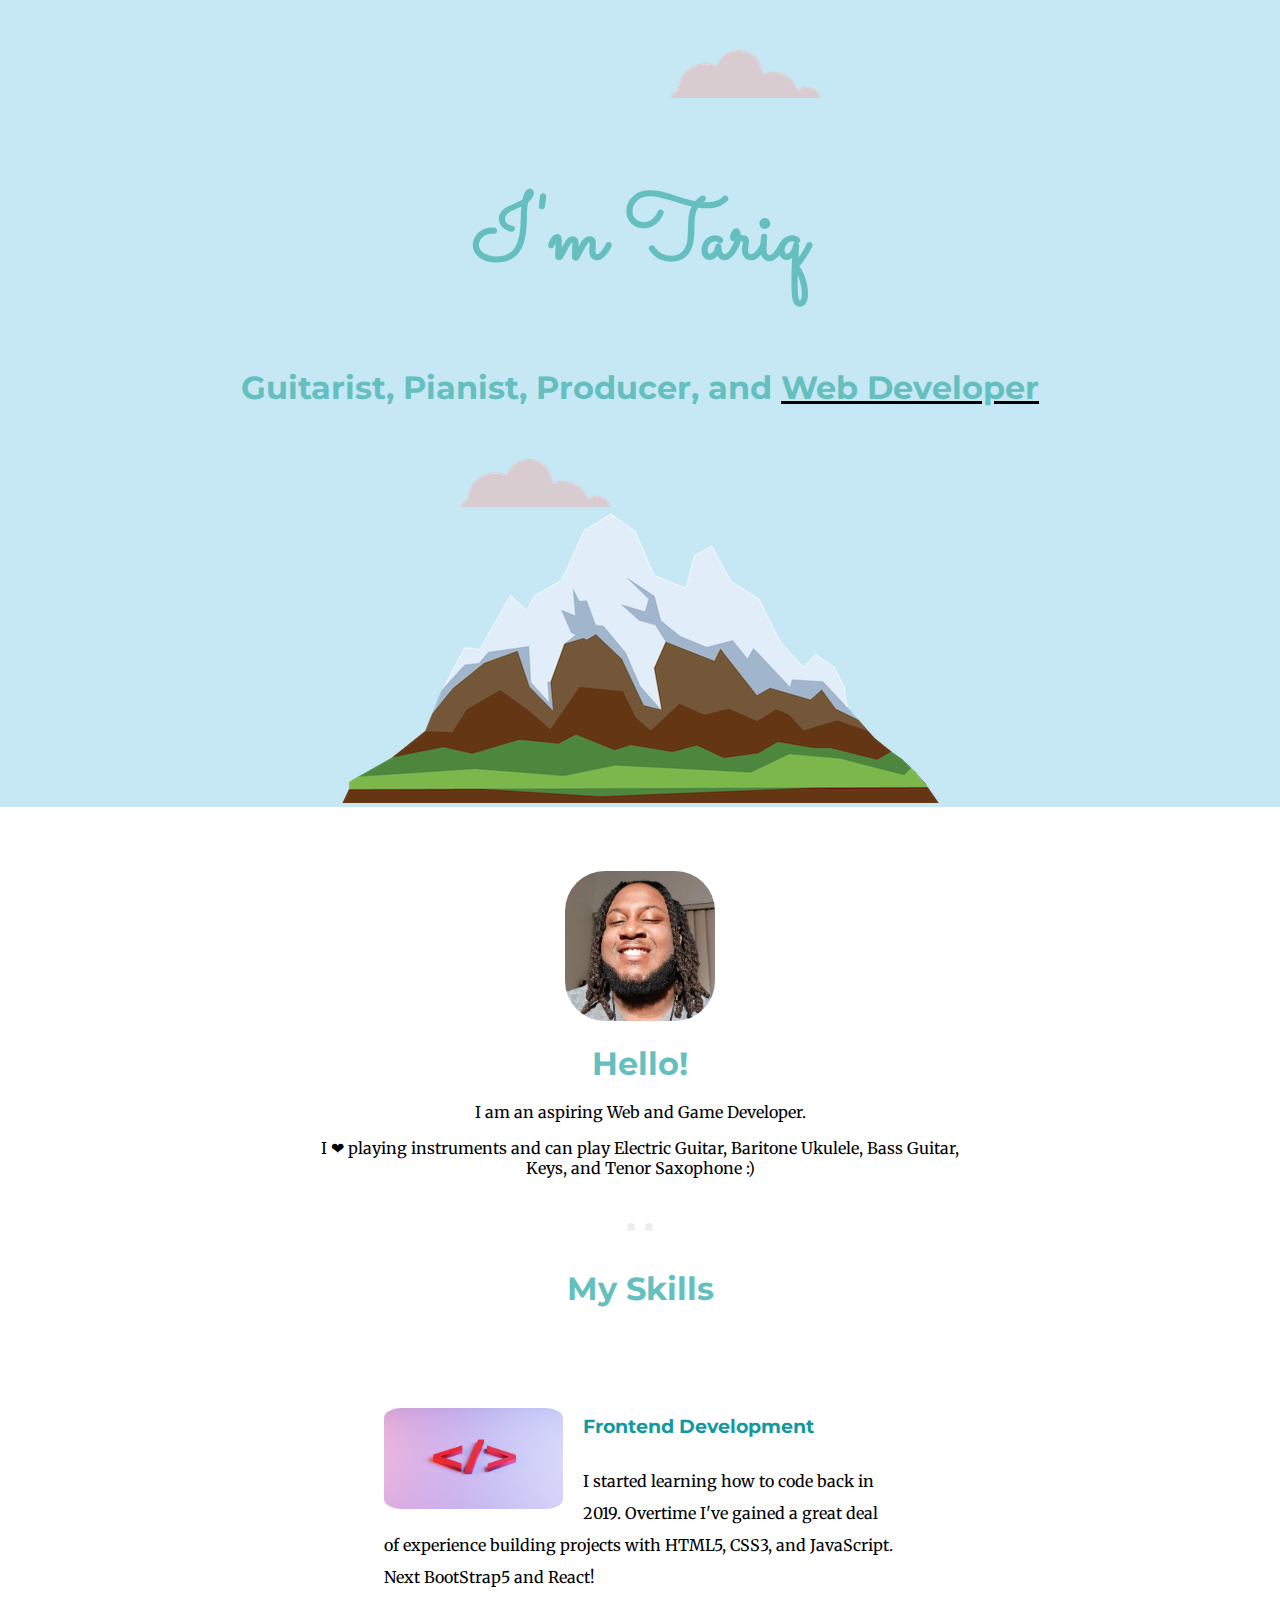
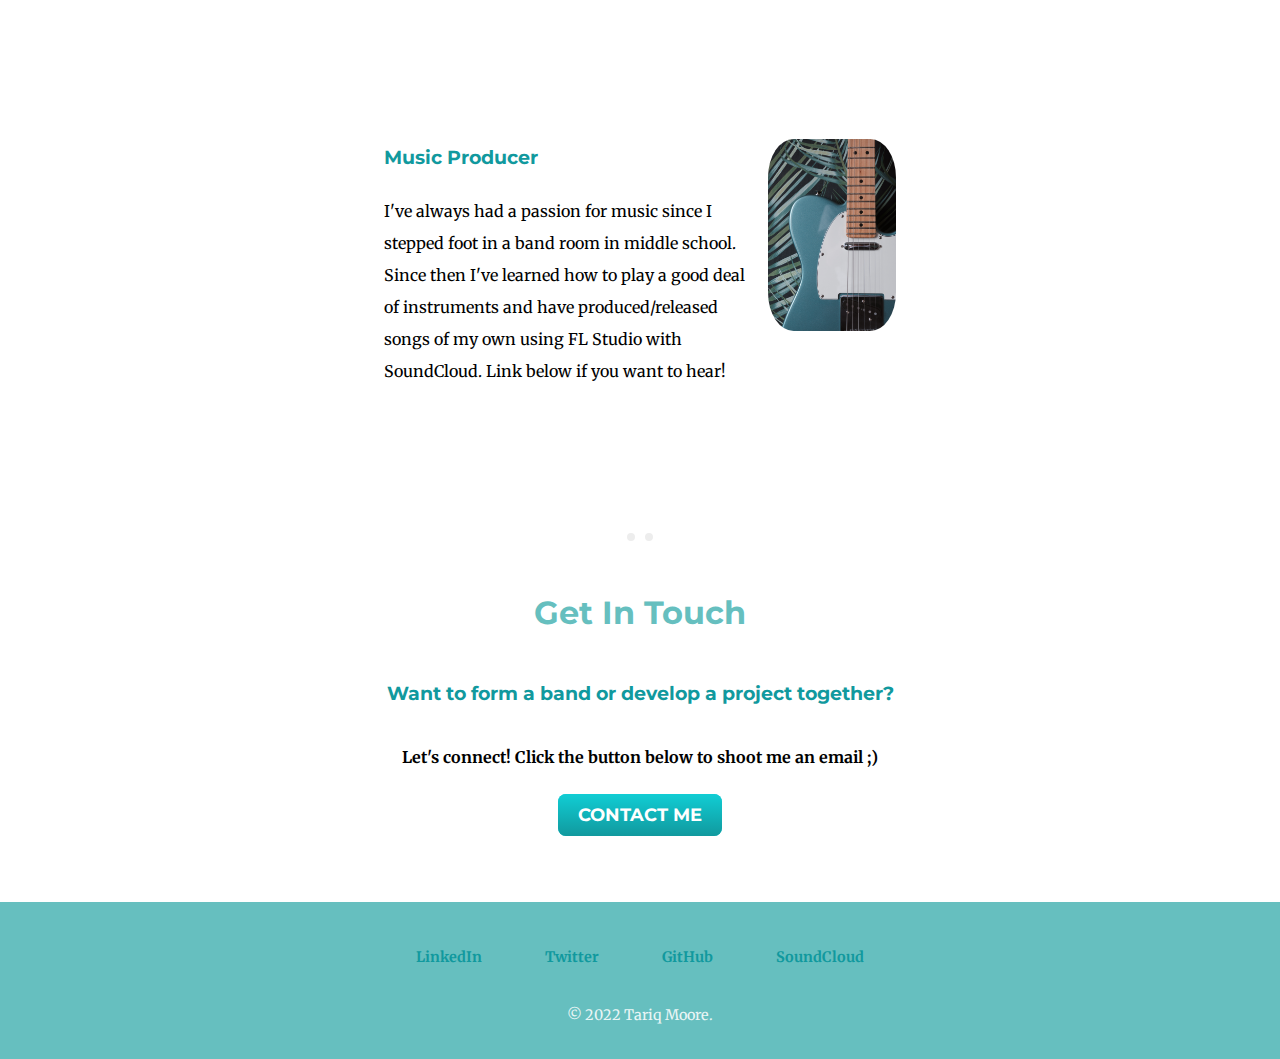
==== index.html @ af8d06cc "Added files for personal site" ====
<!DOCTYPE html>
<html lang="us-en" dir="ltr">
<head>
    <meta charset="UTF-8">
    <meta http-equiv="X-UA-Compatible" content="IE=edge">
    <meta name="description" content="Tariq's Portfolio">
    <meta name="Author" content="Tariq Moore">
    <meta name="viewport" content="width=device-width, initial-scale=1.0">
    <meta>
    <title>Tariq | Home</title>
    <link rel="stylesheet" href="css/styles.css">
    <link rel="icon" href="favicon.ico">
    <link rel="preconnect" href="https://fonts.googleapis.com">
<link rel="preconnect" href="https://fonts.gstatic.com" crossorigin>
<link href="https://fonts.googleapis.com/css2?family=Merriweather&family=Montserrat&family=Sacramento&display=swap" rel="stylesheet">
</head>
<body>
    <div class="top-container">
        <img class="top-cloud" src="images/cloud.png" alt="cloud-img">
        <h1>I'm Tariq</h1>
        <h2>Guitarist, Pianist, Producer, and <span class="engineer">Web Developer</span></h2>
        <img class="bottom-cloud" src="images/cloud.png" alt="cloud-img">
        <img src="images/mountain.png" alt="mountain-img">
    </div>
    <div class="middle-container">
        <div class="profile">
          <img id="profile-pic"src="images/Mev2.jpg" alt="img of me smiling">
          <h2>Hello!</h2>
          <p>I am an aspiring Web and Game Developer.</p>
          <p> I ❤ playing instruments and can play Electric Guitar, Baritone Ukulele, Bass Guitar, Keys, and Tenor Saxophone :)</p>
        </div>
        <hr>
        <div class="skills">
          <h2>My Skills</h2>
          <div class="skill-row">
            <img class="computer-img" src="images/jackson-sophat-unsplash.jpg" alt="HTML-Closing-Tag">
            <h3>Frontend Development</h3>
            <p>I started learning how to code back in 2019. Overtime I've gained a great deal of experience building projects with HTML5, CSS3, and JavaScript. Next BootStrap5 and React!</p>
          </div>
          <div class="skill-row">
            <img class="computer-img-two" src="images/krzysztof-hepner-ZIGI-0Br8Bg-unsplash.jpg" alt="computer">
            <h3>Music Producer</h3>
            <p>I've always had a passion for music since I stepped foot in a band room in middle school. Since then I've learned how to play a good deal of instruments and have produced/released songs of my own using FL Studio with SoundCloud. Link below if you want to hear!</p>
          </div>
        </div>
        <hr>
        <div class="contact-me">
          <h2>Get In Touch</h2>
          <h3>Want to form a band or develop a project together?</h3>
          <p>Let's connect! Click the button below to shoot me an email ;)</p>
          <a class="btn" href="mailto:tariqmoor3@gmail.com">CONTACT ME</a>
        </div>
      </div>
      
</body>
<footer>
  <div class="bottom-container">
    <a class="footer-link" href="https://www.linkedin.com/in/tariq-moore/" target="_blank">LinkedIn</a>
    <a class="footer-link" href="https://twitter.com/kazzakus" target="_blank">Twitter</a>
    <a class="footer-link" href="https://github.com/KiddKazz/" target="_blank">GitHub</a>
    <a class="footer-link" href="https://soundcloud.com/user-175810530?utm_source=clipboard&utm_medium=text&utm_campaign=social_sharing" target="_blank">SoundCloud</a>
    <p class="copyright">© 2022 Tariq Moore.</p>
  </div>
</footer>
</html>
---- css/styles.css ----
a{
    color: #11999E;
}

body {
    margin: 0;
    text-align: center;
    font-family: Merriweather, sans-serif;
}

div{
    display: block;
}

h1 {
    margin: 50px auto 0 auto;
    font-family: 'Sacramento', cursive;
    font-size: 5.625em; 
    color: #66BFBF;
    line-height: 2;
}

h2{
    font-family: 'Montserrat', sans-serif;
    font-size: 2rem;
    color: #66BFBF;
    font-weight: bold;
    margin-top: 3%;
    margin-bottom: 3%;
}

h3{
    font-family: 'Montserrat', sans-serif;
    color: #11999E;
    font-weight: bold;
}

hr{
    color: #ededed;
    width: 20px;
    border-style: none;
    border-top-style: dotted;
    height: 0px;
    width: 4%;
    border-width: 8px;
    margin: 5% auto 5% auto;
}

footer {
    background-color: #66BFBF;
}
/*Class Selectors*/
.copyright{
    color:#EAF6F6;
}
.top-container{
    background-color: rgb(197, 232, 244);
    padding-top: 100px;
    position: relative;
    
}
.middle-container {
  margin: 5% auto 5% auto;
  width: 50%;
}

.bottom-container {
    background-color: #66BFBF;
    color: #11999E;
    padding: 20px;
    font-size: 0.9rem;
}
.footer-link {
    text-decoration: none;
    font-weight: bold;
    line-height: 70px;
    padding: 30px;
}
.profile{
    margin-bottom: 7%;
}
.skills{
    margin-top: 6%;
}
.skill-row{
    width: 80%;
    height: 30%;
    margin: 100px auto 100px auto;
    padding-bottom: 30px;
    text-align: left;
    line-height:2;
}
.contact-me{
    margin: 5% 5% 0% 5%;
    line-height: 2.5;
    font-weight: bold;
}


.computer-img{
    width: 35%;
    float: left;
    border-radius: 10%;
    margin-right: 20px;
}
.computer-img-two{
    float:right;
    width: 25%;
    border-radius: 20%;
    margin-left: 20px;
}
.top-cloud {
    position: absolute;
    right: 460px;
    top: 50px;
}

.bottom-cloud {
    position: absolute;
    left: 460px;
    bottom: 300px;
}
.engineer {
    text-decoration: black underline;
    font-weight: bold;
}
.btn {
    background: #11cdd4;
    background-image: -webkit-linear-gradient(top, #11cdd4, #11999e);
    background-image: -moz-linear-gradient(top, #11cdd4, #11999e);
    background-image: -ms-linear-gradient(top, #11cdd4, #11999e);
    background-image: -o-linear-gradient(top, #11cdd4, #11999e);
    background-image: linear-gradient(to bottom, #11cdd4, #11999e);
    -webkit-border-radius: 8;
    -moz-border-radius: 8;
    border-radius: 8px;
    font-family: 'Montserrat', sans-serif;
    color: #ffffff;
    font-size: 18px;
    padding: 10px 20px 10px 20px;
    margin: 50px;
    text-decoration: none;
  }
  
  .btn:hover {
    background: #30e3cb;
    background-image: -webkit-linear-gradient(top, #30e3cb, #2bc4ad);
    background-image: -moz-linear-gradient(top, #30e3cb, #2bc4ad);
    background-image: -ms-linear-gradient(top, #30e3cb, #2bc4ad);
    background-image: -o-linear-gradient(top, #30e3cb, #2bc4ad);
    background-image: linear-gradient(to bottom, #30e3cb, #2bc4ad);
    text-decoration: none;
  }
/* ID Selectors */
#profile-pic {
    height: 150px;
    width: 150px;
    border-radius: 40px;
}
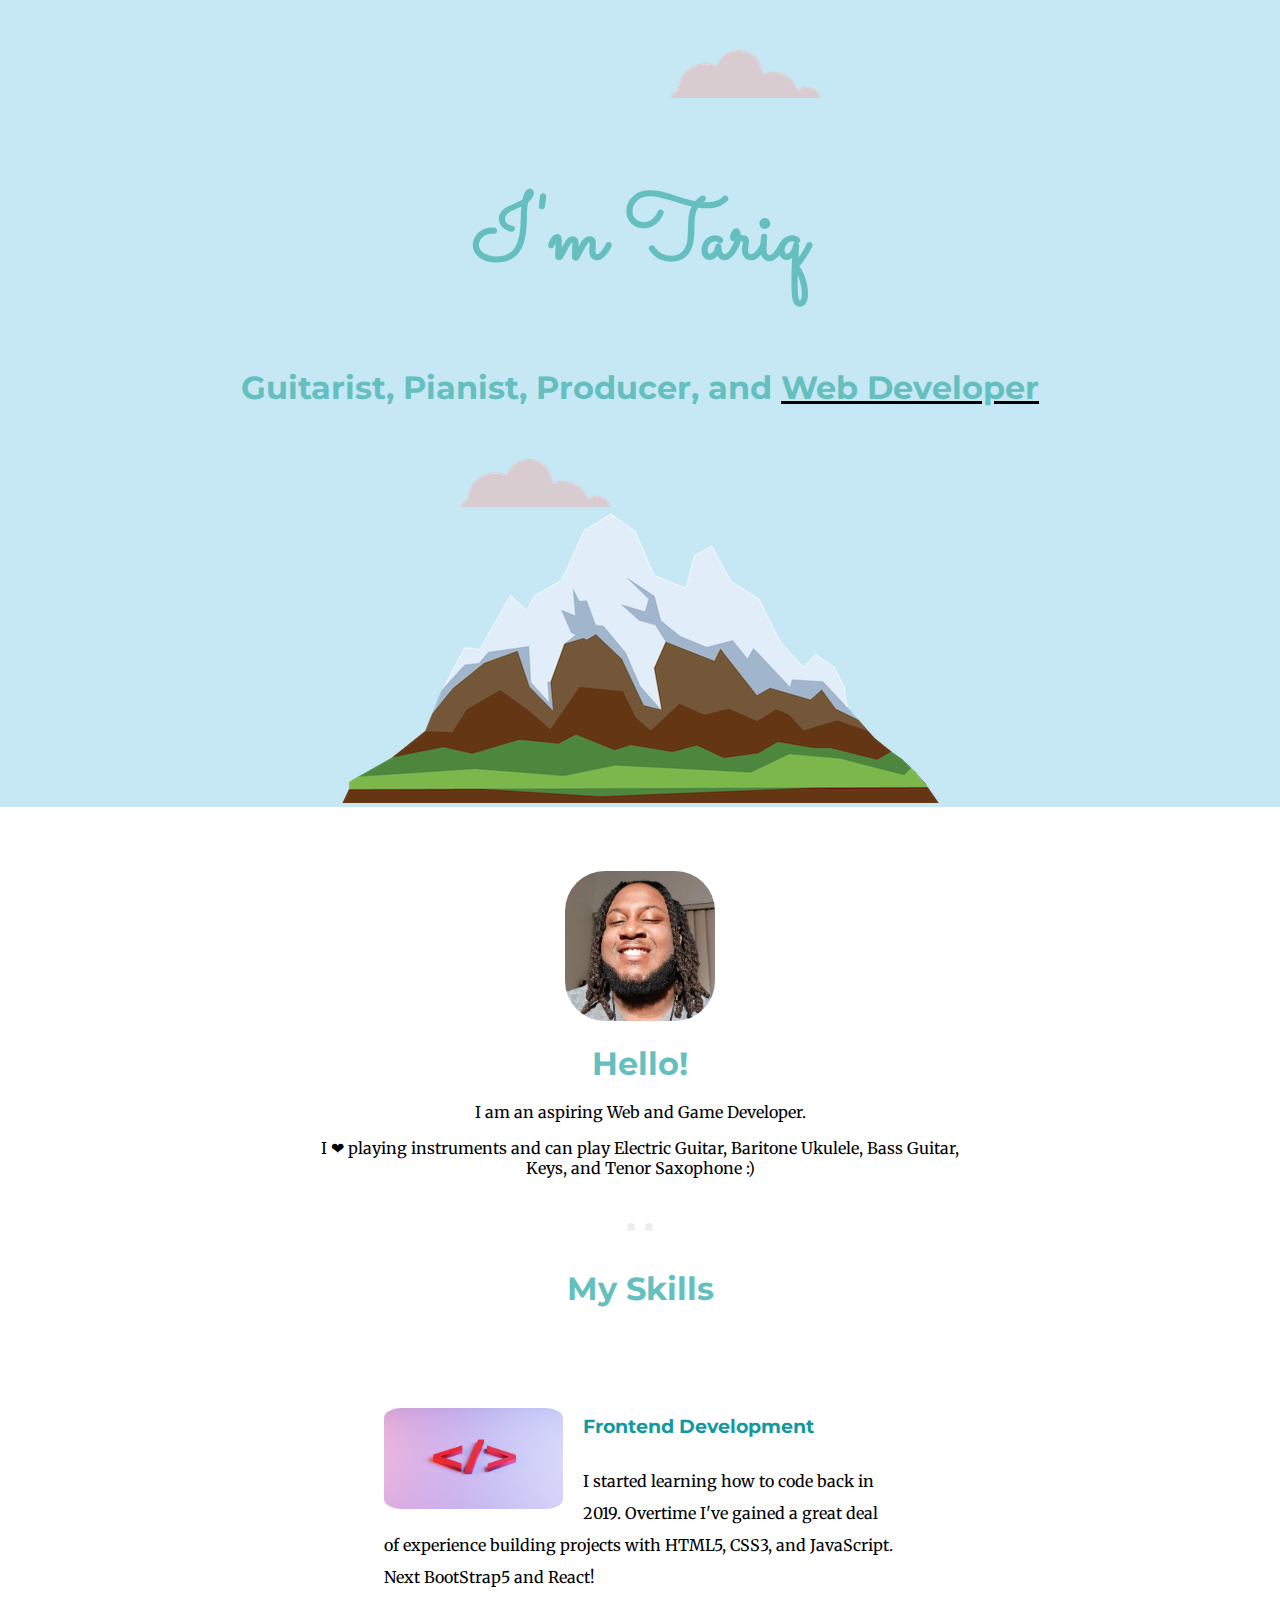
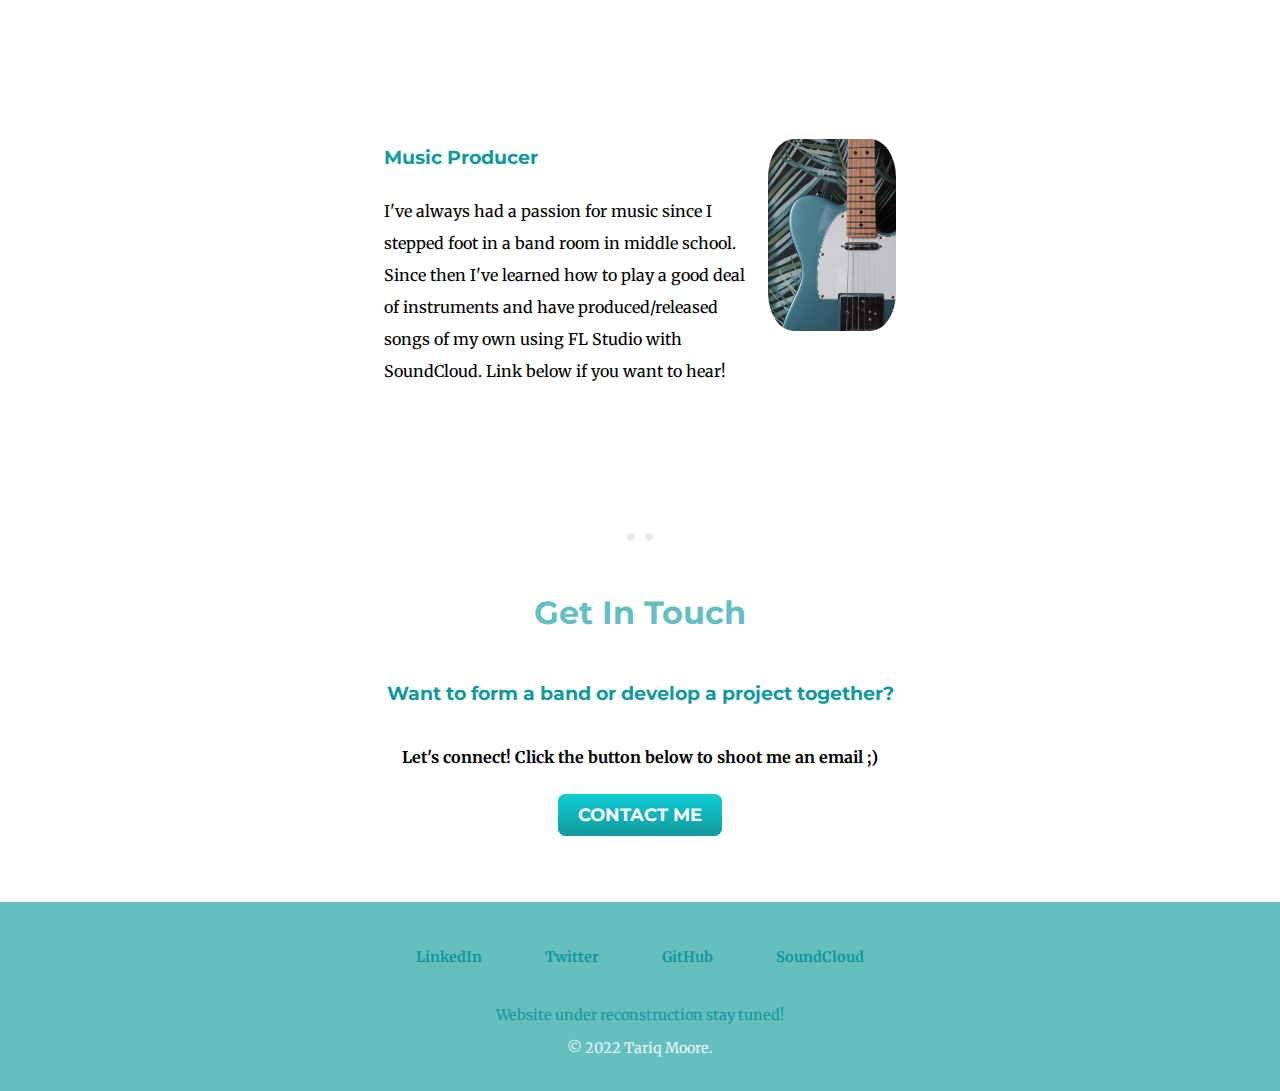
==== commit 30aa3ebb: "Added footer information" ====
--- a/index.html
+++ b/index.html
@@ -59,7 +59,9 @@
     <a class="footer-link" href="https://twitter.com/kazzakus" target="_blank">Twitter</a>
     <a class="footer-link" href="https://github.com/KiddKazz/" target="_blank">GitHub</a>
     <a class="footer-link" href="https://soundcloud.com/user-175810530?utm_source=clipboard&utm_medium=text&utm_campaign=social_sharing" target="_blank">SoundCloud</a>
+    <p>Website under reconstruction stay tuned!</p>
     <p class="copyright">© 2022 Tariq Moore.</p>
   </div>
+  
 </footer>
 </html>